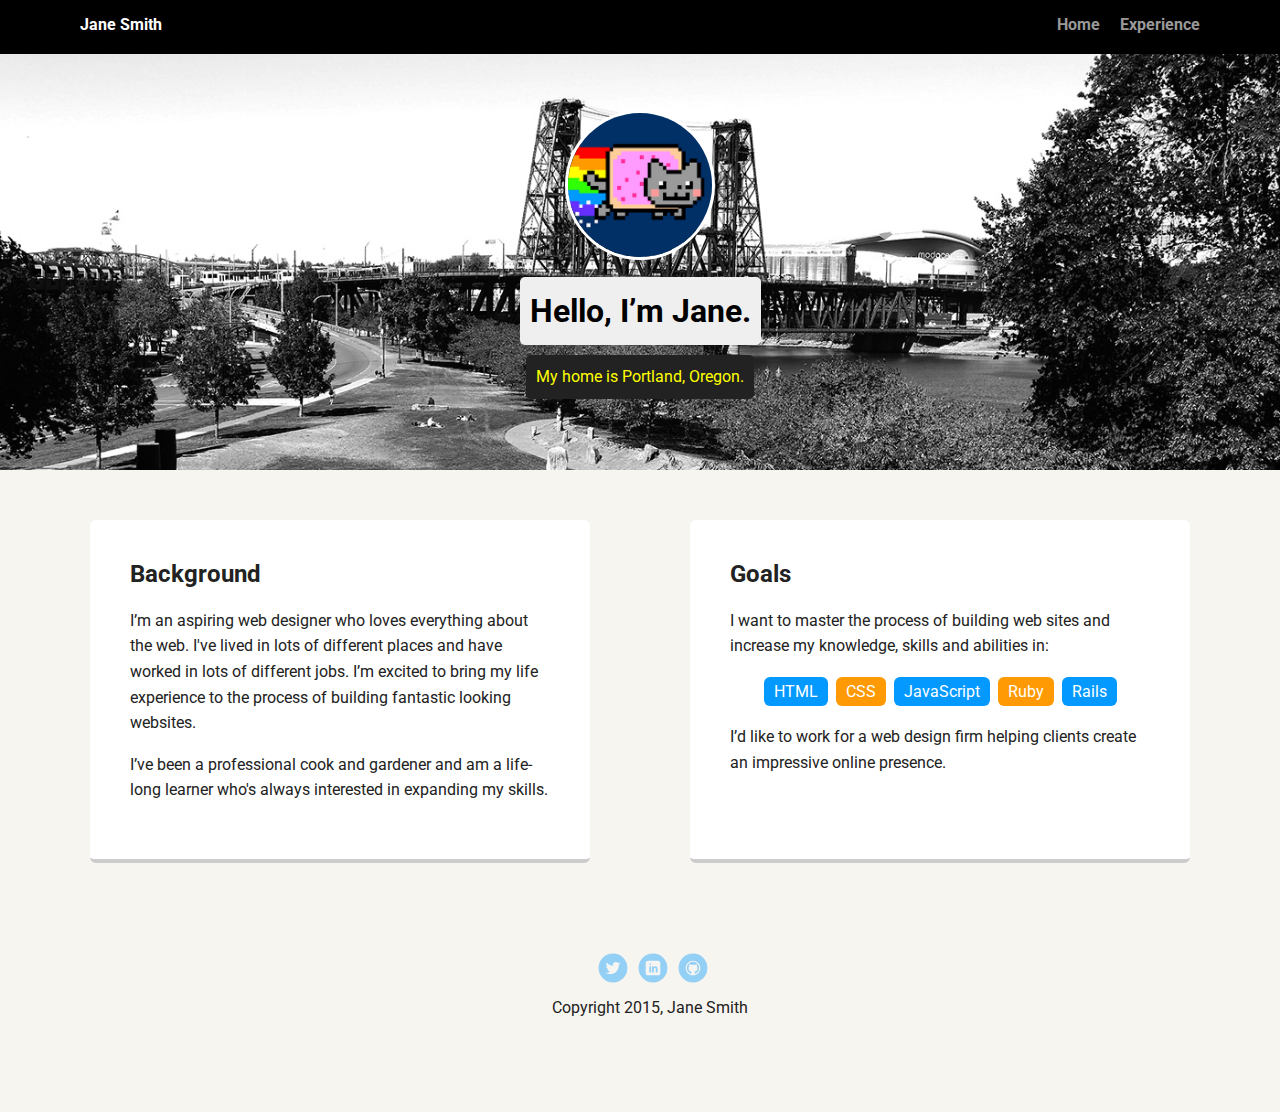
==== index.html @ bfaa9941 "Adding initial project files" ====
<!doctype html>
<html lang="en">
<head>
  <meta charset="utf-8">
  <title>Jane Smith's Profile</title>
  <meta name="viewport" content="width=device-width, initial-scale=1.0">
  <link rel="stylesheet" href="styles.css">
  <link href="https://fonts.googleapis.com/css?family=Muli%7CRoboto:400,300,500,700,900" rel="stylesheet"></head>
  <body>

    <div class="main-nav">
        <ul class="nav">
          <li class="name">Jane Smith</li>
          <li><a href="#">Home</a></li>
          <li><a href="#">Experience</a></li>
        </ul>
    </div>

    <header>
      <img src="images/me.png" alt="Drawing of Jane Smith" class="profile-image">
      <h1 class="tag name">Hello, I’m Jane.</h1>
      <p class="tag location">My home is Portland, Oregon.</p>
    </header>

    <main class="flex">
      <div class="card">
        <h2>Background</h2>
        <p>I’m an aspiring web designer who loves everything about the web. I've lived in lots of different places and have worked in lots of different jobs. I’m excited to bring my life experience to the process of building fantastic looking websites.</p>
        <p>I’ve been a professional cook and gardener and am a life-long learner who's always interested in expanding my skills.</p>
      </div> 

      <div class="card">
        <h2>Goals</h2>
        <p>I want to master the process of building web sites and increase my knowledge, skills and abilities in:</p>
        <ul class="skills">
          <li>HTML</li>
          <li>CSS</li>
          <li>JavaScript</li>
          <li>Ruby</li>
          <li>Rails</li>
        </ul>
        <p>I’d like to work for a web design firm helping clients create an impressive online presence.</p>
      </div> 

    </main>
    <footer>
      <ul>
        <li><a href="#" class="social twitter">Twitter</a></li>
        <li><a href="#" class="social linkedin">LinkedIn</a></li>
        <li><a href="#" class="social github">Github</a></li>
      </ul>
      <p class="copyright">Copyright 2015, Jane Smith</p>
    </footer>
  </body>
  </html>
---- styles.css ----
/* Global Layout Set-up */
* { 
  box-sizing: border-box;
}
  
body {
  margin: 0;
  padding: 0;
  text-align: center;
  font-family: 'Roboto', sans-serif;
  color: #222;
  background: #f7f5f0;
}
/* Link Styles */

a {
  text-decoration: none;
  color: #999;
}
a:hover {
  color: #6633ff;
}

/* Section Styles */

.main-nav {
  width: 100%;
  background: black;
  min-height: 30px;
  padding: 10px;
  position: fixed;
  text-align: center;
}
.nav {
  display: flex;
  justify-content: space-around;
  font-weight: 700;
  list-style-type: none;
  margin: 0 auto;
  padding: 0;
}

.nav .name {
    display: block;
    margin-right: auto;
    color: white;
}
.nav li {
  padding: 5px 10px 10px 10px;
}
.nav a {
  transition: all .5s;
}
.nav a:hover {
  color: white
}

header {
  text-align: center;
  background: url('images/portland.jpg') no-repeat top center ;
  background-size: cover;
  overflow: hidden;
  padding-top: 60px;
}
header {
  line-height: 1.5;
}
header .profile-image {
  margin-top: 50px;
  width: 150px;
  height: 150px;
  border-radius: 50%;
  border: 3px solid white;
  transition: all .5s;
}
header .profile-image:hover {
  transform: scale(1.2) rotate(5deg);
}
.tag {
  background-color: #efefef;
  color: black;
  padding: 10px;
  border-radius: 5px;
  display: table;
  margin: 10px auto;
} 
.location {
  background-color: #222;
  color: yellow;
}
.card {
  margin: 30px;
  padding: 20px 40px 40px;
  max-width: 500px;
  text-align: left;
  background: #fff;
  border-bottom: 4px solid #ccc;
  border-radius: 6px;
  transition: all .5s;
}
.card:hover {
  border-color: #ff99ff;
}

ul.skills {
  padding: 0;
  text-align: center;
}

.skills li {
  border-radius: 6px;
  display: inline-block;
  background: #ff9904;
  color: white;
  padding: 5px 10px;
  margin: 2px;
}

.skills li:nth-child(odd) {
  background: #0399ff;
}

footer {
  width: 100%;
  min-height: 30px;
  padding: 20px 0 40px 20px;
}

footer .copyright {
  top: -8px;
  font-size: .75em;
}

footer ul {
  list-style-type: none;
  margin: 0;
  padding: 0;
}

footer ul li {
  display: inline-block;
}

a.social {
  display: inline-block;
  text-indent: -9999px;
  margin-left: 5px;
  width: 30px;
  height: 30px;
  background-size: 30px 30px;
  opacity: .4;
  transition: all .5s;
}
a.twitter {
  background-image: url(images/twitter.svg);
}
a.linkedin {
  background-image: url(images/linkedin.svg);
}
a.github {
  background-image: url(images/github.svg);
}
a.social:hover {
  opacity: 1;
}
.clearfix {
  clear: both;
}

/* Styles for larger screens */
@media screen and (min-width: 720px) {
  
  .flex {
      display: -ms-flexbox;      /* TWEENER - IE 10 */
      display: flex; 
      max-width: 1200px;
      -ms-flex-pack: distribute;
      justify-content: space-around;
      margin: 0 auto;
  }

  header {
    min-height: 470px;
  }

  .nav {
    max-width: 1200px;
    padding: 0 30px;
  }


  main {
    padding-top: 20px;
  }

  main p {
    line-height: 1.6em;
  }

  footer {
    font-size: 1.3em;
    max-width: 1200px;
    margin: 40px auto;
  }

}
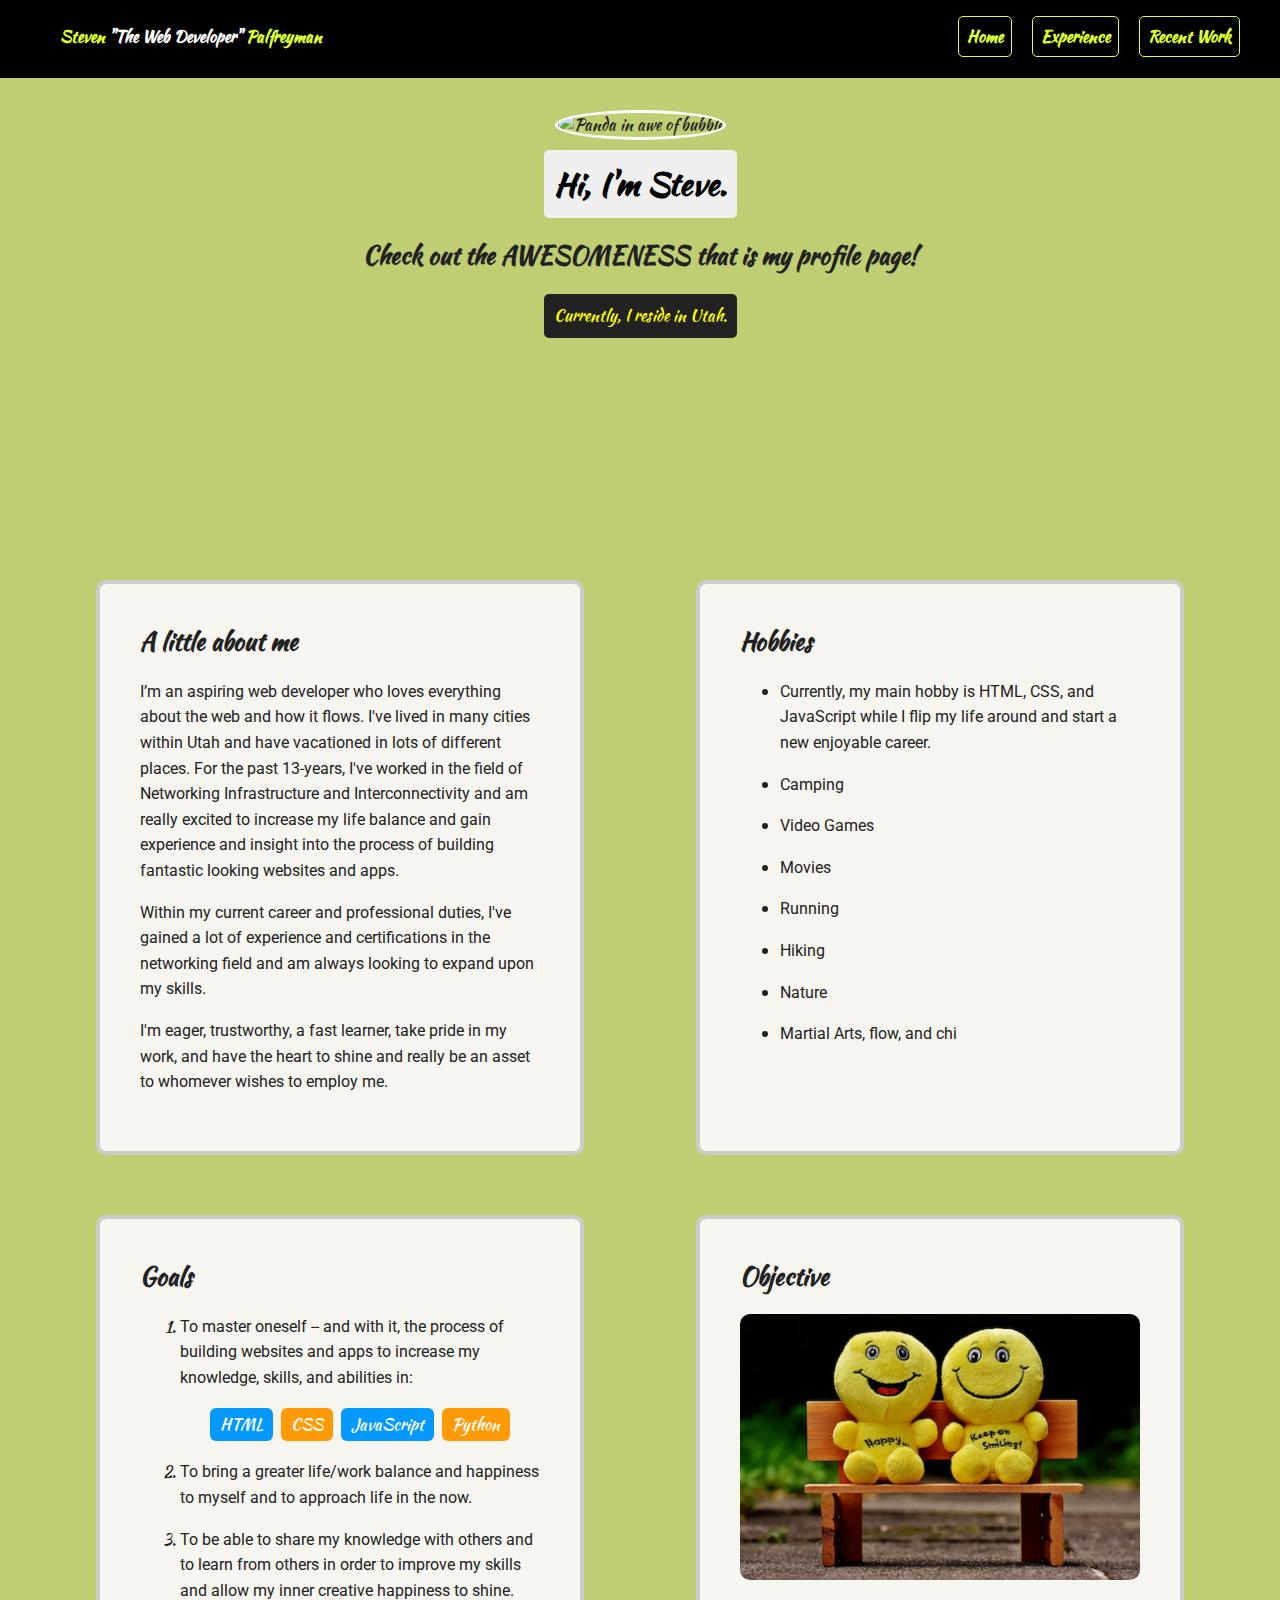
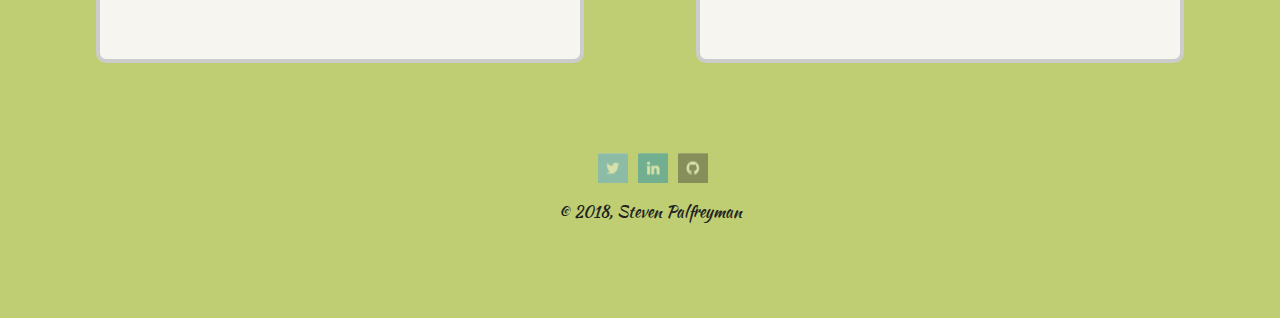
==== commit 1cc74e7f: "Added recentwork.html and changed some css" ====
--- a/index.html
+++ b/index.html
@@ -1,55 +1,74 @@
 <!doctype html>
 <html lang="en">
-<head>
-  <meta charset="utf-8">
-  <title>Jane Smith's Profile</title>
-  <meta name="viewport" content="width=device-width, initial-scale=1.0">
-  <link rel="stylesheet" href="styles.css">
-  <link href="https://fonts.googleapis.com/css?family=Muli%7CRoboto:400,300,500,700,900" rel="stylesheet"></head>
+  <head>
+    <meta charset="utf-8">
+    <title>Steven Palfreyman's Profile</title>
+    <meta name="viewport" content="width=device-width, initial-scale=1.0">
+    <link rel="stylesheet" href="styles.css">
+    <link href="https://fonts.googleapis.com/css?family=Muli%7CRoboto:400,300,500,700,900" rel="stylesheet">
+    <link href="https://fonts.googleapis.com/css?family=Kaushan+Script" rel="stylesheet">
+  </head>
   <body>
-
-    <div class="main-nav">
-        <ul class="nav">
-          <li class="name">Jane Smith</li>
-          <li><a href="#">Home</a></li>
-          <li><a href="#">Experience</a></li>
+      <div class="main-nav">
+          <ul class="nav">
+            <li class="name">Steven <span class="middle-name">"The Web Developer"</span> Palfreyman</li>
+            <li><a href="index.html">Home</a></li>
+            <li><a href="experience.html">Experience</a></li>
+            <li><a href="recentwork.html">Recent Work</a></li>
+          </ul>
+      </div>
+      <header>
+        <img src="images/panda-o.png" alt="Panda in awe of bubble" class="profile-image">
+        <h1 class="tag name">Hi, I'm Steve.</h1>
+        <h2>Check out the AWESOMENESS that is my profile page!</h2>
+        <p class="tag location">Currently, I reside in Utah.</p>
+      </header>
+      <main class="flex">
+        <div class="card">
+          <h2>A little about me</h2>
+          <p>I’m an aspiring web developer who loves everything about the web and how it flows. I've lived in many cities within Utah and have vacationed in lots of different places.  For the past 13-years, I've worked in the field of Networking Infrastructure and Interconnectivity and am really excited to increase my life balance and gain experience and insight into the process of building fantastic looking websites and apps.</p>
+          <p>Within my current career and professional duties, I've gained a lot of experience and certifications in the networking field and am always looking to expand upon my skills.</p>
+          <p>I'm eager, trustworthy, a fast learner, take pride in my work, and have the heart to shine and really be an asset to whomever wishes to employ me.</p>
+        </div>
+        <div class="card">
+          <h2>Hobbies</h2>
+          <ul>
+            <li><p>Currently, my main hobby is HTML, CSS, and JavaScript while I flip my life around and start a new enjoyable career.</p></li>
+            <li><p>Camping</p></li>
+            <li><p>Video Games</p></li>
+            <li><p>Movies</p></li>
+            <li><p>Running</p></li>
+            <li><p>Hiking</p></li>
+            <li><p>Nature</p></li>
+            <li><p>Martial Arts, flow, and chi</p></li>
+          </ul>
+        </div>
+        <div class="card">
+          <h2>Goals</h2>
+        <ol>
+          <li><p>To master oneself -- and with it, the process of building websites and apps to increase my knowledge, skills, and abilities in:</p></li>
+            <ul class="skills">
+              <li><a href="https://www.w3schools.com/html/html_intro.asp" target="_blank">HTML</a></li>
+              <li><a href="https://www.w3schools.com/css/default.asp" target="_blank">CSS</a></li>
+              <li><a href="https://www.w3schools.com/js/default.asp" target="_blank">JavaScript</a></li>
+              <li><a href="https://www.python.org/" target="_blank">Python</a></li>
+            </ul>
+          <li><p>To bring a greater life/work balance and happiness to myself and to approach life in the now.</p></li>
+          <li><p>To be able to share my knowledge with others and to learn from others in order to improve my skills and allow my inner creative happiness to shine.</p></li>
+        </ol>
+        </div>
+        <div class="card">
+          <h2>Objective</h2>
+          <img src="images/smilies.png" alt="Two stuffed smile figures sitting on a bench smiling">
+          </div>
+      </main>
+      <footer>
+        <ul>
+          <li><a href="https://twitter.com/ironmonkus" target="_blank" class="social twitter">Twitter</a></li>
+          <li><a href="https://www.linkedin.com/in/stevenpalfreyman" target="_blank" class="social linkedin">LinkedIn</a></li>
+          <li><a href="https://github.com/ironmonkus" target="_blank" class="social github">Github</a></li>
         </ul>
-    </div>
-
-    <header>
-      <img src="images/me.png" alt="Drawing of Jane Smith" class="profile-image">
-      <h1 class="tag name">Hello, I’m Jane.</h1>
-      <p class="tag location">My home is Portland, Oregon.</p>
-    </header>
-
-    <main class="flex">
-      <div class="card">
-        <h2>Background</h2>
-        <p>I’m an aspiring web designer who loves everything about the web. I've lived in lots of different places and have worked in lots of different jobs. I’m excited to bring my life experience to the process of building fantastic looking websites.</p>
-        <p>I’ve been a professional cook and gardener and am a life-long learner who's always interested in expanding my skills.</p>
-      </div> 
-
-      <div class="card">
-        <h2>Goals</h2>
-        <p>I want to master the process of building web sites and increase my knowledge, skills and abilities in:</p>
-        <ul class="skills">
-          <li>HTML</li>
-          <li>CSS</li>
-          <li>JavaScript</li>
-          <li>Ruby</li>
-          <li>Rails</li>
-        </ul>
-        <p>I’d like to work for a web design firm helping clients create an impressive online presence.</p>
-      </div> 
-
-    </main>
-    <footer>
-      <ul>
-        <li><a href="#" class="social twitter">Twitter</a></li>
-        <li><a href="#" class="social linkedin">LinkedIn</a></li>
-        <li><a href="#" class="social github">Github</a></li>
-      </ul>
-      <p class="copyright">Copyright 2015, Jane Smith</p>
-    </footer>
+        <p class="copyright">&copy; 2018, Steven Palfreyman</p>
+      </footer>
   </body>
-  </html>
+</html>
--- a/styles.css
+++ b/styles.css
@@ -1,24 +1,25 @@
 /* Global Layout Set-up */
-* { 
+{
   box-sizing: border-box;
 }
-  
+
 body {
   margin: 0;
   padding: 0;
   text-align: center;
-  font-family: 'Roboto', sans-serif;
+  font-family: 'Kaushan Script', cursive, 'Roboto', sans-serif;
   color: #222;
-  background: #f7f5f0;
-}
+  background:  #bfce73;
+}
+
 /* Link Styles */
 
 a {
   text-decoration: none;
-  color: #999;
+  color: white;
 }
 a:hover {
-  color: #6633ff;
+  color: white;
 }
 
 /* Section Styles */
@@ -33,16 +34,19 @@
 }
 .nav {
   display: flex;
+  flex-flow: row wrap;
   justify-content: space-around;
   font-weight: 700;
   list-style-type: none;
-  margin: 0 auto;
-  padding: 0;
-}
-
+  margin: 10px;
+  padding: 0;
+}
 .nav .name {
     display: block;
     margin-right: auto;
+    color: #deff33;
+}
+.nav .middle-name {
     color: white;
 }
 .nav li {
@@ -50,14 +54,21 @@
 }
 .nav a {
   transition: all .5s;
+  border: solid .1rem;
+  border-radius: 5px;
+  padding: .5rem;
+  color: #deff33;
+
 }
 .nav a:hover {
-  color: white
+  color: white;
+  border: 0;
+
 }
 
 header {
   text-align: center;
-  background: url('images/portland.jpg') no-repeat top center ;
+  background: url('images/zen_background.png') no-repeat top center ;
   background-size: cover;
   overflow: hidden;
   padding-top: 60px;
@@ -83,7 +94,7 @@
   border-radius: 5px;
   display: table;
   margin: 10px auto;
-} 
+}
 .location {
   background-color: #222;
   color: yellow;
@@ -91,20 +102,64 @@
 .card {
   margin: 30px;
   padding: 20px 40px 40px;
-  max-width: 500px;
+  max-width: 400px;
   text-align: left;
-  background: #fff;
-  border-bottom: 4px solid #ccc;
+  background: #f7f5f0;
+  border: 4px solid #ccc;
+  border-radius: 10px;
+  transition: all .5s;
+}
+.card:hover {
+  border-color:  #deff33;
+}
+.card:hover h2 {
+  background: #deff33;
+  border-radius: .5rem;
+}
+.card p {
+  font-family: 'Roboto', sans-serif;
+}
+.card img {
+  border-radius: 10px;
+  width: 100%;
+
+}
+.experience-card {
+  margin: 30px;
+  padding: 20px 40px 40px;
+  max-width: 75%;
+  text-align: left;
+  background: #f7f5f0;
+  border: 4px solid #ccc;
   border-radius: 6px;
   transition: all .5s;
 }
-.card:hover {
-  border-color: #ff99ff;
+.experience-card:hover {
+  border-color:  #deff33;
+}
+.experience-card a {
+  color: black;
+}
+.experience-card:hover a {
+  background: #deff33;
+  border-radius: .5rem;
+}
+
+.experience-card p {
+  font-family: 'Roboto', sans-serif;
+}
+.experience-card:hover h2 {
+  background: #deff33;
+  border-radius: .5rem;
 }
 
 ul.skills {
   padding: 0;
   text-align: center;
+}
+
+.skills li:hover {
+  background: #0399ff;
 }
 
 .skills li {
@@ -114,6 +169,10 @@
   color: white;
   padding: 5px 10px;
   margin: 2px;
+}
+
+.skills li:nth-child(odd):hover {
+  background: #ff9904;
 }
 
 .skills li:nth-child(odd) {
@@ -152,13 +211,13 @@
   transition: all .5s;
 }
 a.twitter {
-  background-image: url(images/twitter.svg);
+  background-image: url(images/twitter.png);
 }
 a.linkedin {
-  background-image: url(images/linkedin.svg);
+  background-image: url(images/linkedin.png);
 }
 a.github {
-  background-image: url(images/github.svg);
+  background-image: url(images/github.png);
 }
 a.social:hover {
   opacity: 1;
@@ -167,16 +226,40 @@
   clear: both;
 }
 
+/* Recent Work page -- to add descriptions to the images */
+
+figure {
+    border: thin #c0c0c0 solid;
+    display: flex;
+    flex-flow: row wrap;
+    margin: 0;
+    padding: 5px;
+}
+
+figcaption {
+    background-color: #222;
+    color: #fff;
+    font: italic smaller sans-serif;
+    padding: 3px;
+    text-align: center;
+}
+
 /* Styles for larger screens */
 @media screen and (min-width: 720px) {
-  
+
   .flex {
       display: -ms-flexbox;      /* TWEENER - IE 10 */
-      display: flex; 
+      display: flex;
       max-width: 1200px;
       -ms-flex-pack: distribute;
+      flex-flow: row wrap;
       justify-content: space-around;
       margin: 0 auto;
+  }
+  .flex h1{
+    width: 100%;
+    text-align: center;
+    text-shadow: 2px 2px #deff33;
   }
 
   header {
@@ -204,4 +287,3 @@
   }
 
 }
-
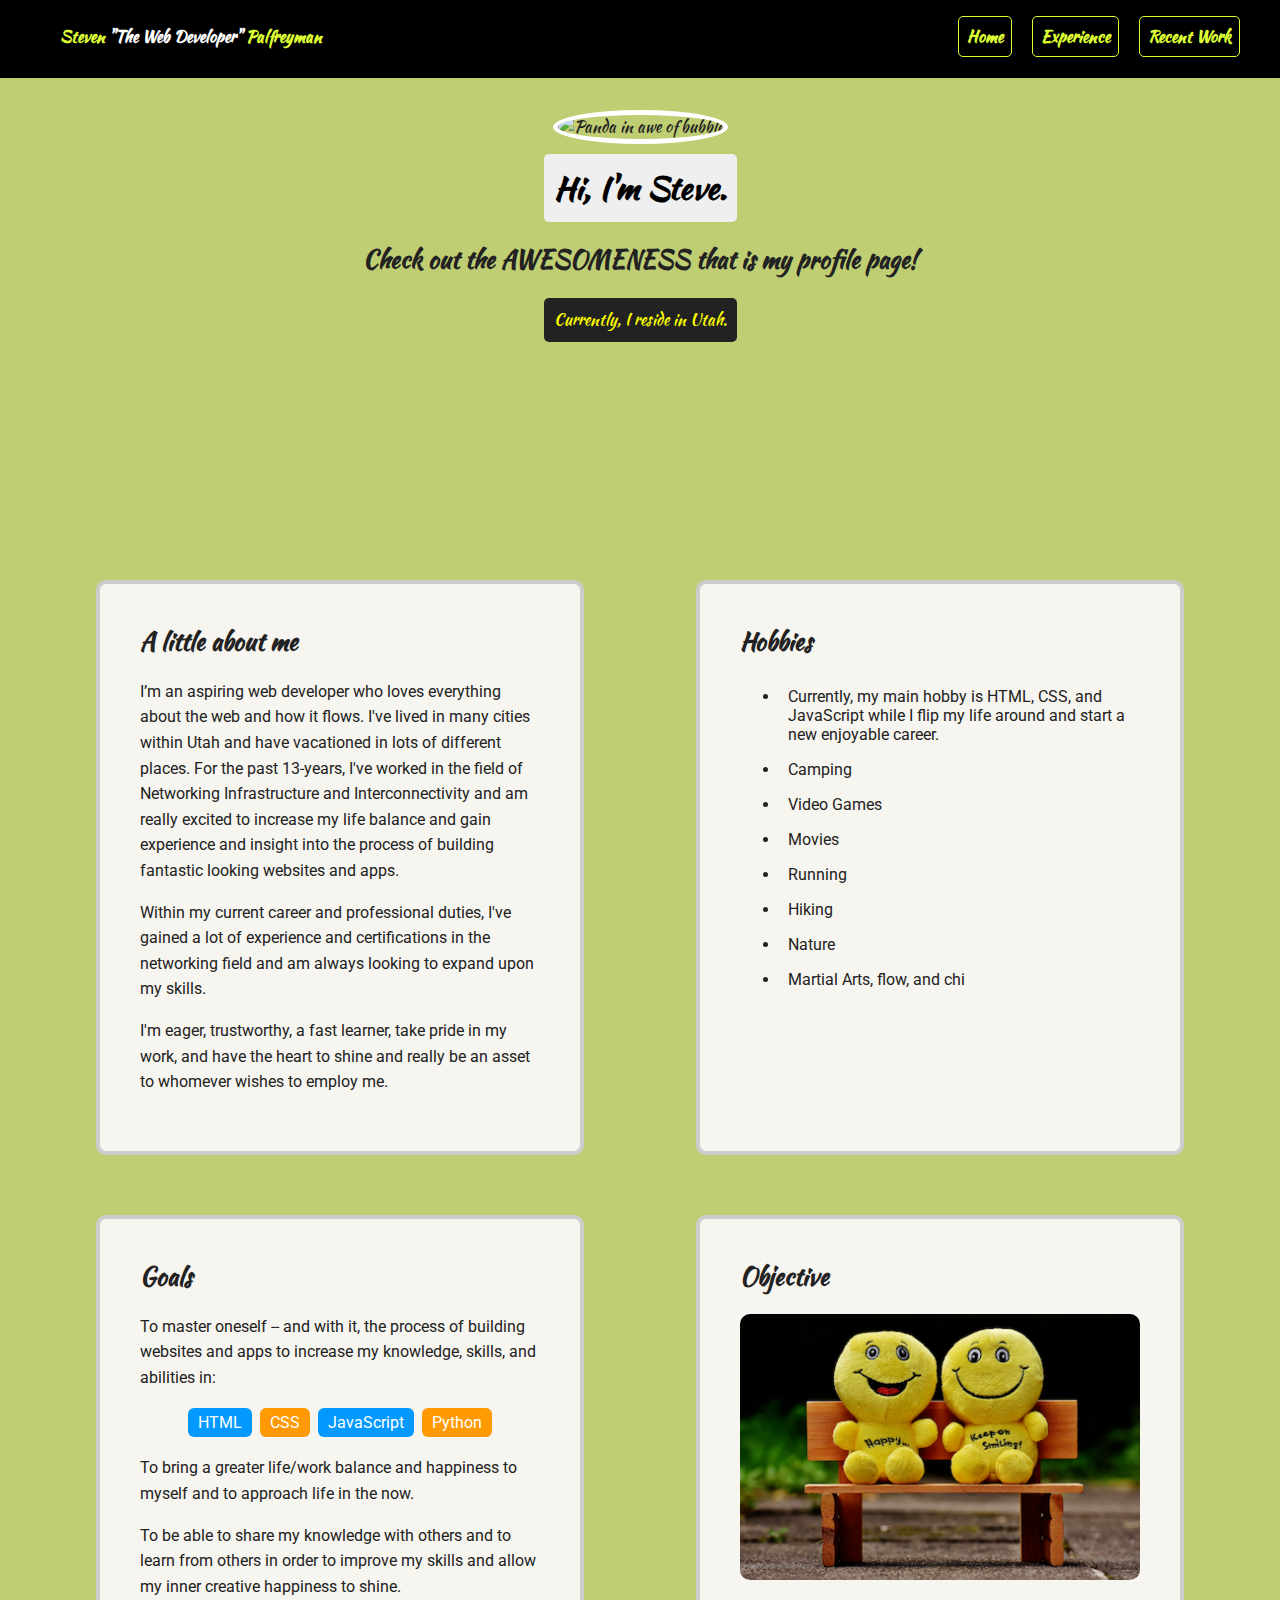
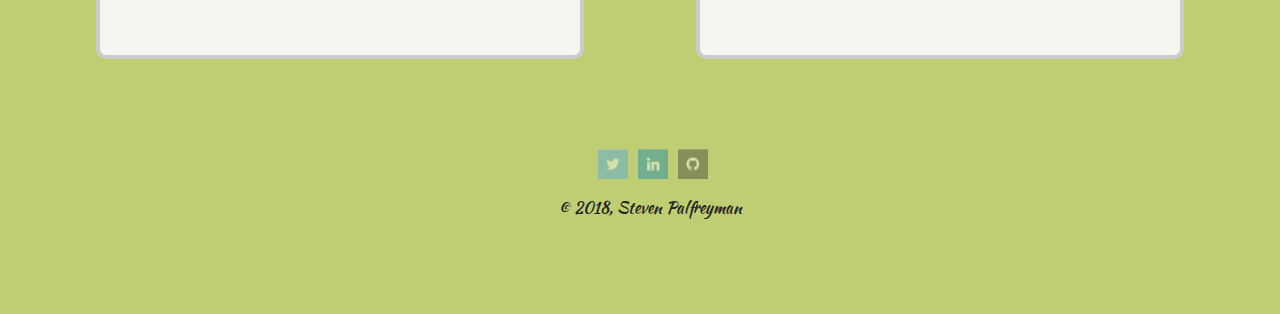
==== commit e7210f67: "fixed some issues with validation" ====
--- a/index.html
+++ b/index.html
@@ -33,30 +33,28 @@
         <div class="card">
           <h2>Hobbies</h2>
           <ul>
-            <li><p>Currently, my main hobby is HTML, CSS, and JavaScript while I flip my life around and start a new enjoyable career.</p></li>
-            <li><p>Camping</p></li>
-            <li><p>Video Games</p></li>
-            <li><p>Movies</p></li>
-            <li><p>Running</p></li>
-            <li><p>Hiking</p></li>
-            <li><p>Nature</p></li>
-            <li><p>Martial Arts, flow, and chi</p></li>
+              <li>Currently, my main hobby is HTML, CSS, and JavaScript while I flip my life around and start a new enjoyable career.</li>
+              <li>Camping</li>
+              <li>Video Games</li>
+              <li>Movies</li>
+              <li>Running</li>
+              <li>Hiking</li>
+              <li>Nature</li>
+              <li>Martial Arts, flow, and chi</li>
           </ul>
         </div>
         <div class="card">
           <h2>Goals</h2>
-        <ol>
-          <li><p>To master oneself -- and with it, the process of building websites and apps to increase my knowledge, skills, and abilities in:</p></li>
-            <ul class="skills">
-              <li><a href="https://www.w3schools.com/html/html_intro.asp" target="_blank">HTML</a></li>
-              <li><a href="https://www.w3schools.com/css/default.asp" target="_blank">CSS</a></li>
-              <li><a href="https://www.w3schools.com/js/default.asp" target="_blank">JavaScript</a></li>
-              <li><a href="https://www.python.org/" target="_blank">Python</a></li>
-            </ul>
-          <li><p>To bring a greater life/work balance and happiness to myself and to approach life in the now.</p></li>
-          <li><p>To be able to share my knowledge with others and to learn from others in order to improve my skills and allow my inner creative happiness to shine.</p></li>
-        </ol>
-        </div>
+            <p>To master oneself -- and with it, the process of building websites and apps to increase my knowledge, skills, and abilities in:</p>
+                <ul class="skills">
+                  <li><a href="https://www.w3schools.com/html/html_intro.asp" target="_blank">HTML</a></li>
+                  <li><a href="https://www.w3schools.com/css/default.asp" target="_blank">CSS</a></li>
+                  <li><a href="https://www.w3schools.com/js/default.asp" target="_blank">JavaScript</a></li>
+                  <li><a href="https://www.python.org/" target="_blank">Python</a></li>
+                </ul>
+            <p>To bring a greater life/work balance and happiness to myself and to approach life in the now.</p>
+            <p>To be able to share my knowledge with others and to learn from others in order to improve my skills and allow my inner creative happiness to shine.</p>
+          </div>
         <div class="card">
           <h2>Objective</h2>
           <img src="images/smilies.png" alt="Two stuffed smile figures sitting on a bench smiling">
--- a/styles.css
+++ b/styles.css
@@ -80,12 +80,12 @@
   margin-top: 50px;
   width: 150px;
   height: 150px;
-  border-radius: 50%;
-  border: 3px solid white;
-  transition: all .5s;
+  border-radius: 100%;
+  border: 5px solid white;
+  transition: all .6s;
 }
 header .profile-image:hover {
-  transform: scale(1.2) rotate(5deg);
+  transform: scale(2.0) rotate(720deg);
 }
 .tag {
   background-color: #efefef;
@@ -116,6 +116,10 @@
   background: #deff33;
   border-radius: .5rem;
 }
+.card li {
+  font-family: 'Roboto', sans-serif;
+  padding: .5rem;
+}
 .card p {
   font-family: 'Roboto', sans-serif;
 }
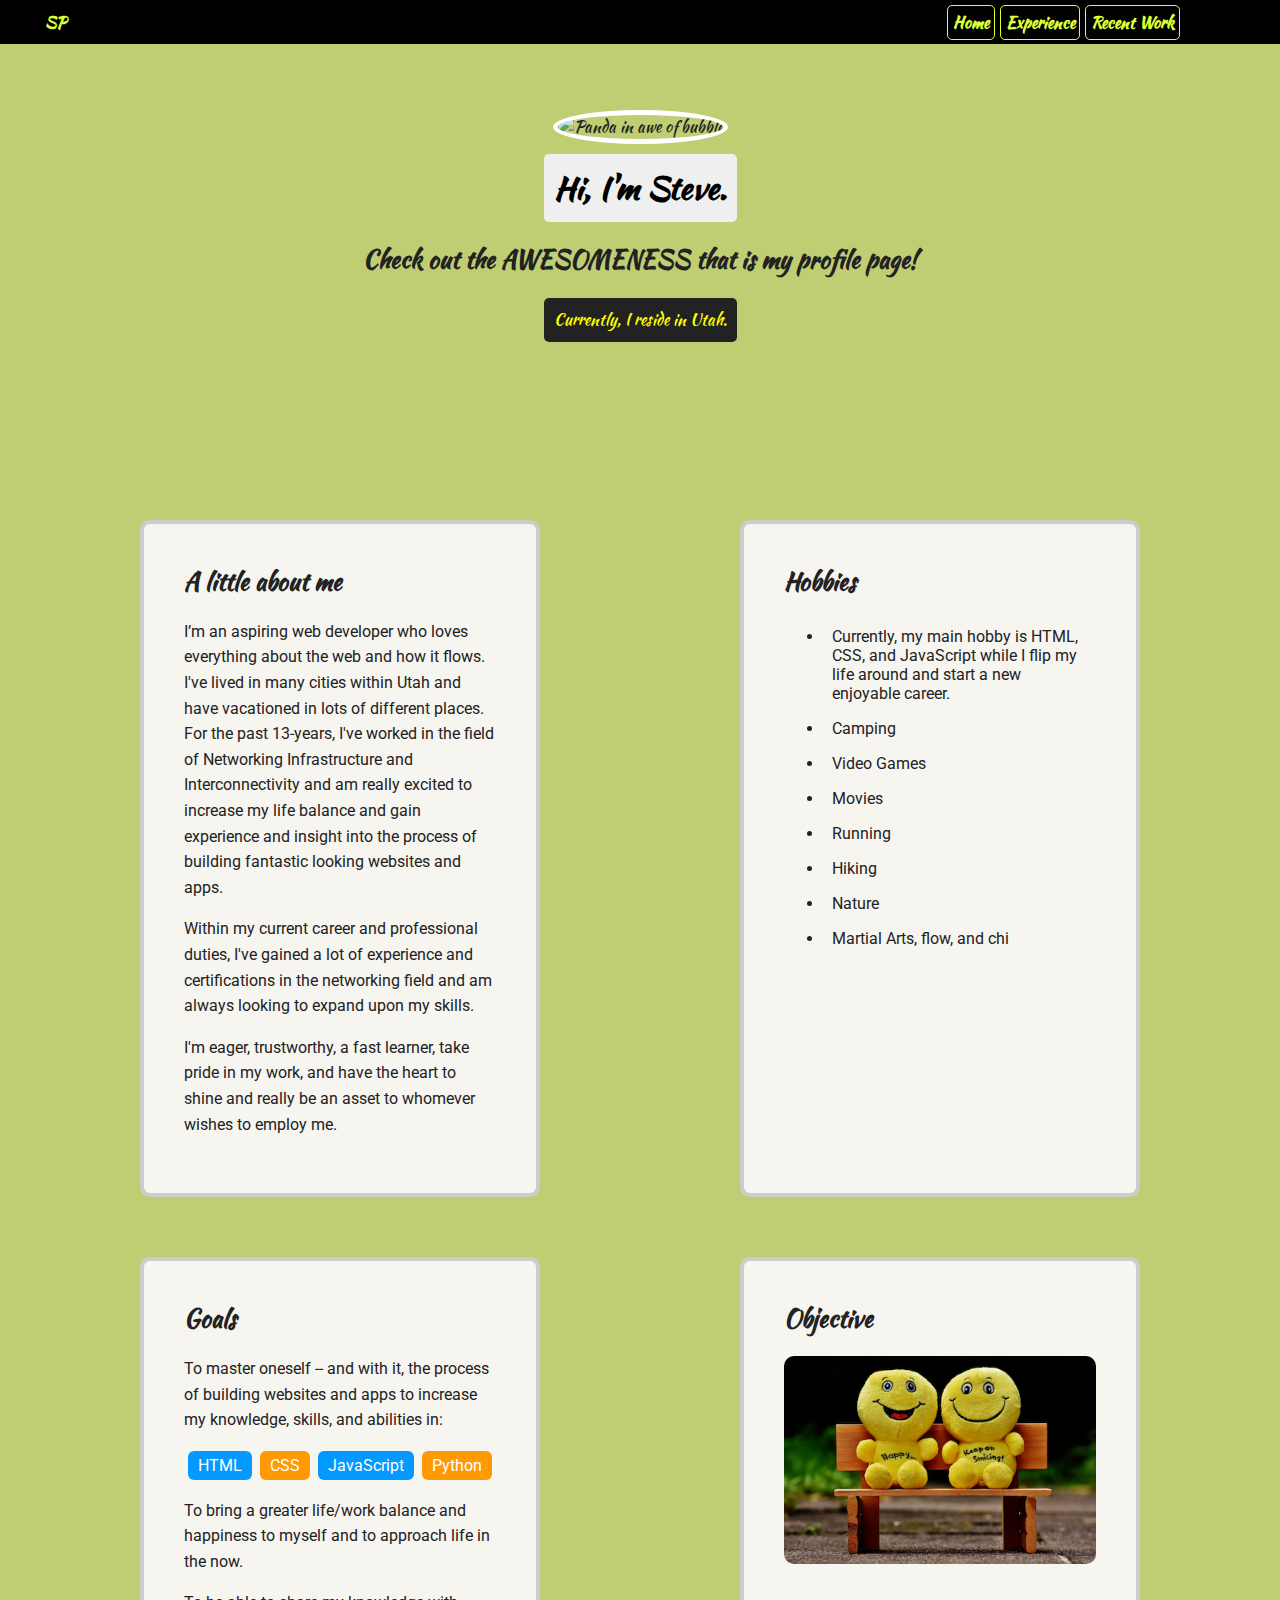
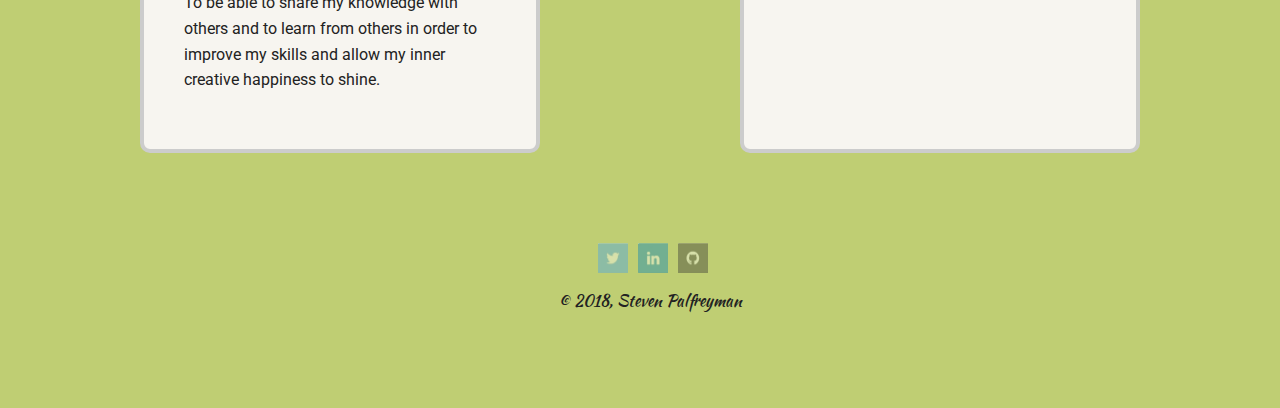
==== commit 4285ba12: "Updated the NAV bar" ====
--- a/index.html
+++ b/index.html
@@ -11,7 +11,7 @@
   <body>
       <div class="main-nav">
           <ul class="nav">
-            <li class="name">Steven <span class="middle-name">"The Web Developer"</span> Palfreyman</li>
+            <li class="name">SP</li>
             <li><a href="index.html">Home</a></li>
             <li><a href="experience.html">Experience</a></li>
             <li><a href="recentwork.html">Recent Work</a></li>
--- a/styles.css
+++ b/styles.css
@@ -1,5 +1,5 @@
 /* Global Layout Set-up */
-{
+* {
   box-sizing: border-box;
 }
 
@@ -28,7 +28,6 @@
   width: 100%;
   background: black;
   min-height: 30px;
-  padding: 10px;
   position: fixed;
   text-align: center;
 }
@@ -46,24 +45,19 @@
     margin-right: auto;
     color: #deff33;
 }
-.nav .middle-name {
-    color: white;
-}
 .nav li {
-  padding: 5px 10px 10px 10px;
+  padding: 1px 0 0 5px;
 }
 .nav a {
   transition: all .5s;
   border: solid .1rem;
   border-radius: 5px;
-  padding: .5rem;
+  padding: .3rem;
   color: #deff33;
-
 }
 .nav a:hover {
   color: white;
   border: 0;
-
 }
 
 header {
@@ -126,8 +120,8 @@
 .card img {
   border-radius: 10px;
   width: 100%;
-
-}
+}
+
 .experience-card {
   margin: 30px;
   padding: 20px 40px 40px;
@@ -188,18 +182,15 @@
   min-height: 30px;
   padding: 20px 0 40px 20px;
 }
-
 footer .copyright {
   top: -8px;
   font-size: .75em;
 }
-
 footer ul {
   list-style-type: none;
   margin: 0;
   padding: 0;
 }
-
 footer ul li {
   display: inline-block;
 }
@@ -230,24 +221,6 @@
   clear: both;
 }
 
-/* Recent Work page -- to add descriptions to the images */
-
-figure {
-    border: thin #c0c0c0 solid;
-    display: flex;
-    flex-flow: row wrap;
-    margin: 0;
-    padding: 5px;
-}
-
-figcaption {
-    background-color: #222;
-    color: #fff;
-    font: italic smaller sans-serif;
-    padding: 3px;
-    text-align: center;
-}
-
 /* Styles for larger screens */
 @media screen and (min-width: 720px) {
 
